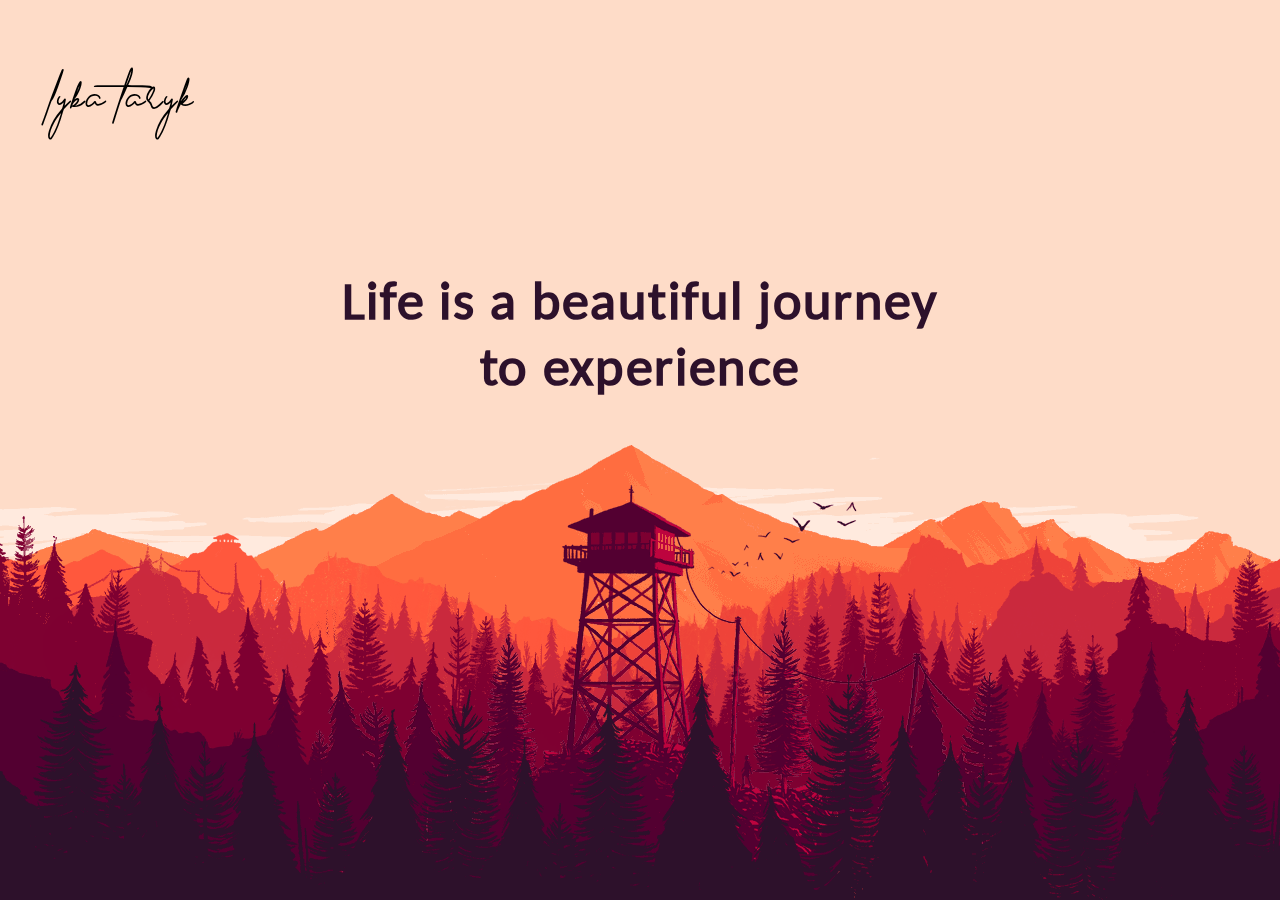
==== idea.html @ 6dd8b29f "hiii" ====
<!DOCTYPE html>
<html lang="en">
<head>
    <meta charset="UTF-8">
    <meta http-equiv="X-UA-Compatible" content="IE=edge">
    <meta name="viewport" content="width=device-width, initial-scale=1.0">
    <title>Laiba Tariq</title>
    <link rel="stylesheet" href="idea.css">
</head>
<body>
    <h1 class="name">lyba taryk</h1>
    <div class="text">
        <h1 class="heading" style="transform: translateZ(-100px) scale(0.9); z-index: -5;">Life is a beautiful journey <br>to experience</h1>
    </div>
    <div class="parallax">
        <div class="text">
            <h1 class="heading" style="transform: translateZ(-300px) scale(1); z-index: 5; margin-top: 1100px; color: white;">but mental illnesses can blind your reality</h1>
            <p class="heading" style="transform: translateZ(-300px) scale(1); z-index: 5; margin-top: 1100px;">It is reported that one in five people are battling a mental illness, ranging from disorders to depression.</p>
        </div>    
        <div class="parallax__layer parallax__layer__0">
            <img src="layer_0.png"/>
        </div>
        <div class="parallax__layer parallax__layer__1">
            <img src="layer_1.png" />
        </div>
        <div class="parallax__layer parallax__layer__2">
            <img src="layer_2.png" />
        </div>
        <div class="parallax__layer parallax__layer__3">
            <img src="layer_3.png" />
        </div>
        <div class="parallax__layer parallax__layer__4">
            <img src="layer_4.png" />
        </div>
        <div class="parallax__layer parallax__layer__5">
            <img src="layer_5.png" />
        </div>
        <div class="parallax__layer parallax__layer__6">
            <img src="layer_6.png" />
        </div>
        <div class="parallax__cover">
        </div>
    </div>
</body>
</html>
---- idea.css ----
* {
  box-sizing: border-box;
  -webkit-user-select: none;
     -moz-user-select: none;
      -ms-user-select: none;
          user-select: none;
}
@font-face {
  font-family: "basic";
  src: url(fonts/basic.ttf);
}
@font-face {
  font-family: "h1font";
  src: url(fonts/font1.ttf);
}
@font-face {
  font-family: "buttons";
  src: url(fonts/nav.ttf);
}
html, body {
  background-color: #FEDCC8;
}
.name {
  font-family: "h1font";
  font-size: 70px;
  letter-spacing: 2px;
  font-weight: 400;
  top: 5px;
  left: 50px;
  position: absolute;
}
.text {
  width: 100vw;
  position: absolute;
  right: 0;
}
.heading {
  font-size: 60px;
  color:#2D112B;
  font-family: "basic";
  letter-spacing: 1.7px;
  text-align: center;
  font-weight: 600;
  position: relative;
  white-space: nowrap;
  z-index: 2;
  pointer-events: none;
  margin-top: calc(30vh - 12px)
}
.parallax {
  perspective: 100px;
  height: 100vh;
  overflow-x: hidden;
  overflow-y: auto;
  position: absolute;
  top: 0;
  left: 50%;
  right: 0;
  bottom: 0;
  margin-left: -1500px;
}
.parallax__layer {
  position: absolute;
  top: 0;
  right: 0;
  bottom: 0;
  left: 0;
}
.parallax__layer img {
  display: block;
  position: absolute;
  bottom: 0;
}
.parallax__cover {
  background: linear-gradient(to top, rgb(10, 10, 27) 40%, #2D112B 100%);
  display: block;
  position: absolute;
  top: 100%;
  left: 0;
  right: 0;
  height: 1000px;
  z-index: 2;
}
.parallax__layer__0 {
  transform: translateZ(-300px) scale(4);
}
.parallax__layer__1 {
  transform: translateZ(-250px) scale(3.5);
}
.parallax__layer__2 {
  transform: translateZ(-200px) scale(3);
}
.parallax__layer__3 {
  transform: translateZ(-150px) scale(2.5);
}
.parallax__layer__4 {
  transform: translateZ(-100px) scale(2);
}
.parallax__layer__5 {
  transform: translateZ(-50px) scale(1.5);
}
.parallax__layer__6 {
  transform: translateZ(0px) scale(1);
}
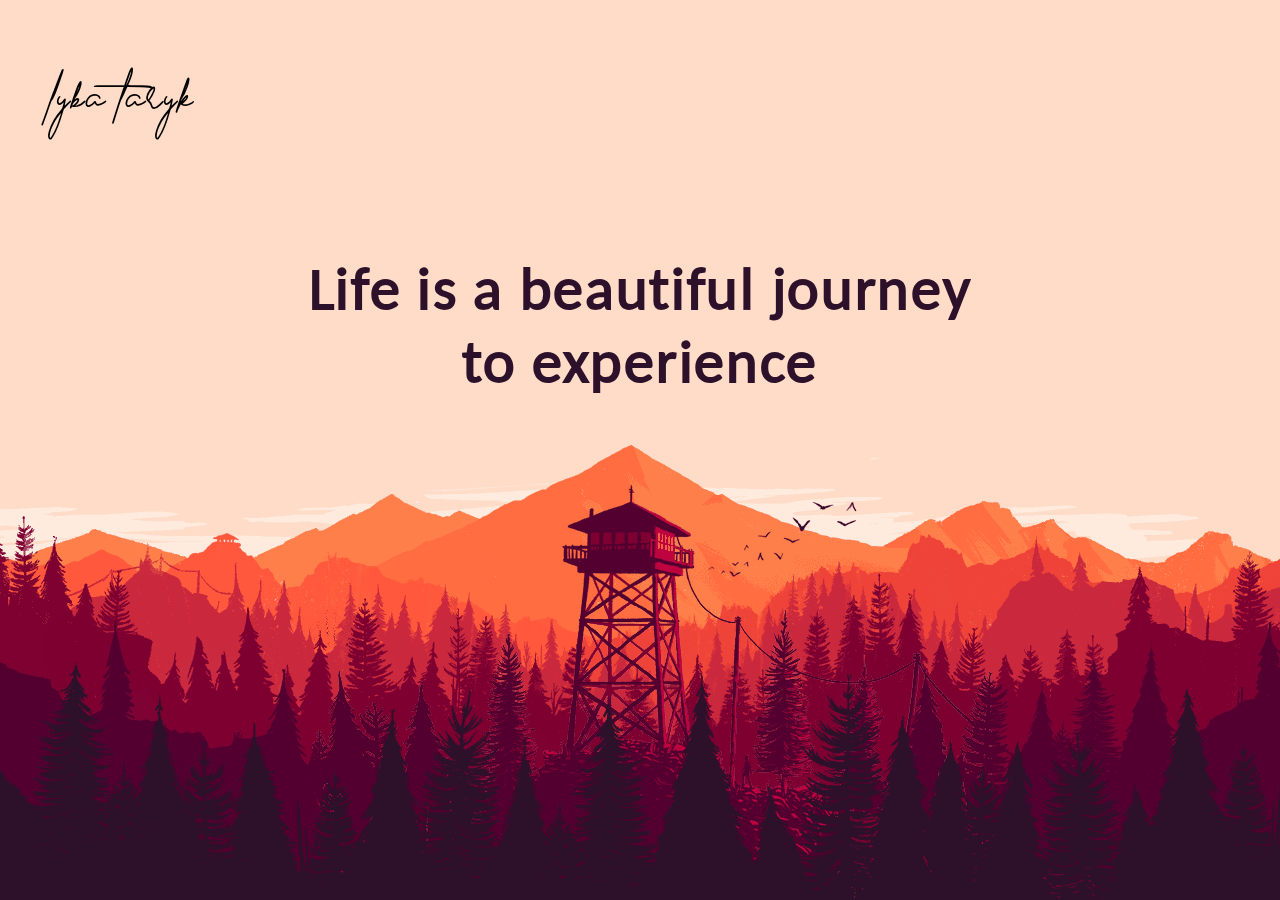
==== commit 3e63fcbb: "this dont work" ====
--- a/idea.html
+++ b/idea.html
@@ -8,12 +8,11 @@
     <link rel="stylesheet" href="idea.css">
 </head>
 <body>
+    
     <h1 class="name">lyba taryk</h1>
-    <div class="text">
-        <h1 class="heading" style="transform: translateZ(-100px) scale(0.9); z-index: -5;">Life is a beautiful journey <br>to experience</h1>
-    </div>
     <div class="parallax">
         <div class="text">
+            <h1 class="heading" style="transform: translateZ(900px) scale(1); z-index: -5;">Life is a beautiful journey <br>to experience</h1>
             <h1 class="heading" style="transform: translateZ(-300px) scale(1); z-index: 5; margin-top: 1100px; color: white;">but mental illnesses can blind your reality</h1>
             <p class="heading" style="transform: translateZ(-300px) scale(1); z-index: 5; margin-top: 1100px;">It is reported that one in five people are battling a mental illness, ranging from disorders to depression.</p>
         </div>    
--- a/idea.css
+++ b/idea.css
@@ -33,6 +33,7 @@
   width: 100vw;
   position: absolute;
   right: 0;
+  z-index: 9;
 }
 .heading {
   font-size: 60px;
@@ -79,7 +80,7 @@
   left: 0;
   right: 0;
   height: 1000px;
-  z-index: 2;
+  z-index: 9;
 }
 .parallax__layer__0 {
   transform: translateZ(-300px) scale(4);
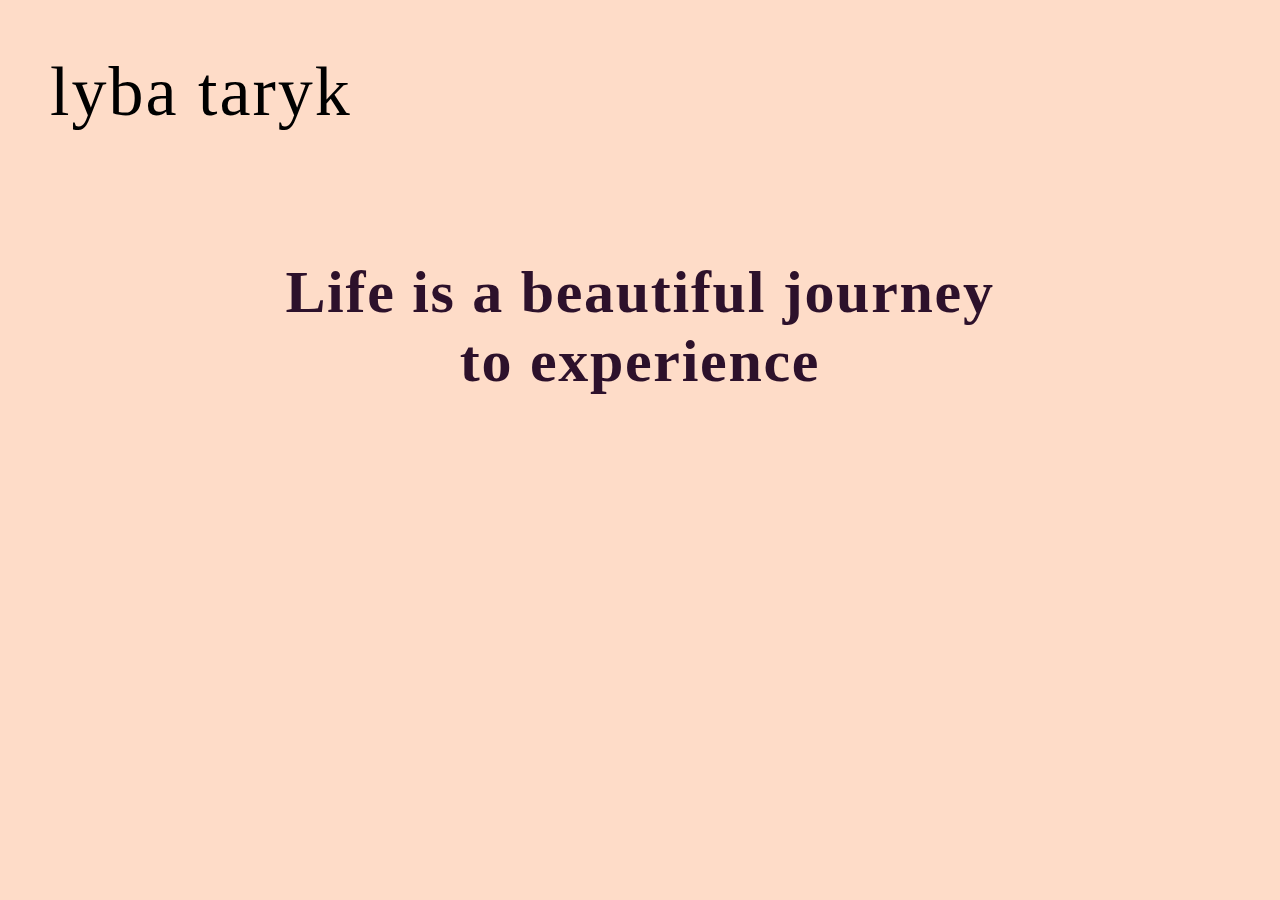
==== commit 749ff7b5: "Merge branch 'main' of https://github.com/LybaaT/Website-project" ====
--- a/idea.html
+++ b/idea.html
@@ -1,44 +1,49 @@
-<!DOCTYPE html>
-<html lang="en">
-<head>
-    <meta charset="UTF-8">
-    <meta http-equiv="X-UA-Compatible" content="IE=edge">
-    <meta name="viewport" content="width=device-width, initial-scale=1.0">
-    <title>Laiba Tariq</title>
-    <link rel="stylesheet" href="idea.css">
-</head>
-<body>
-    
-    <h1 class="name">lyba taryk</h1>
-    <div class="parallax">
-        <div class="text">
-            <h1 class="heading" style="transform: translateZ(900px) scale(1); z-index: -5;">Life is a beautiful journey <br>to experience</h1>
-            <h1 class="heading" style="transform: translateZ(-300px) scale(1); z-index: 5; margin-top: 1100px; color: white;">but mental illnesses can blind your reality</h1>
-            <p class="heading" style="transform: translateZ(-300px) scale(1); z-index: 5; margin-top: 1100px;">It is reported that one in five people are battling a mental illness, ranging from disorders to depression.</p>
-        </div>    
-        <div class="parallax__layer parallax__layer__0">
-            <img src="layer_0.png"/>
-        </div>
-        <div class="parallax__layer parallax__layer__1">
-            <img src="layer_1.png" />
-        </div>
-        <div class="parallax__layer parallax__layer__2">
-            <img src="layer_2.png" />
-        </div>
-        <div class="parallax__layer parallax__layer__3">
-            <img src="layer_3.png" />
-        </div>
-        <div class="parallax__layer parallax__layer__4">
-            <img src="layer_4.png" />
-        </div>
-        <div class="parallax__layer parallax__layer__5">
-            <img src="layer_5.png" />
-        </div>
-        <div class="parallax__layer parallax__layer__6">
-            <img src="layer_6.png" />
-        </div>
-        <div class="parallax__cover">
-        </div>
-    </div>
-</body>
+<!DOCTYPE html>
+<html lang="en">
+<head>
+    <meta charset="UTF-8">
+    <meta http-equiv="X-UA-Compatible" content="IE=edge">
+    <meta name="viewport" content="width=device-width, initial-scale=1.0">
+    <title>Laiba Tariq</title>
+    <link rel="stylesheet" href="idea.css">
+</head>
+<body>
+    <h1 class="name">lyba taryk</h1>
+    <div class="parallax">
+        <div class="parallax__layer parallax__layer__0">
+            <div class="text">
+                <h1 class="heading">Life is a beautiful journey <br>to experience</h1>
+            </div>
+            <img src="layer_0.png"/>
+        </div>
+        <div class="parallax__layer parallax__layer__1">
+            <img src="layer_1.png" />
+        </div>
+        <div class="parallax__layer parallax__layer__2">
+            <img src="layer_2.png" />
+        </div>
+        <div class="parallax__layer parallax__layer__3">
+            <img src="layer_3.png" />
+        </div>
+        <div class="parallax__layer parallax__layer__4">
+            <img src="layer_4.png" />
+        </div>
+        <div class="parallax__layer parallax__layer__5">
+            <img src="layer_5.png" />
+        </div>
+        <div class="parallax__layer parallax__layer__6">
+            <img src="layer_6.png" />
+        </div>
+        <div class="parallax__cover">
+            <div class="text">
+                <h1 style="color: white;margin-top:600px;" class="heading">but mental illnesses can blind your reality</h1>
+                <div style="margin-top: 1100px;">
+                    <p class="heading" >It is reported that one in five
+                    <br>people are battling a mental illness,
+                    <br>ranging from disorders to depression.</p>
+                </div>    
+            </div>
+        </div>
+    </div>
+</body>
 </html>--- a/idea.css
+++ b/idea.css
@@ -1,3 +1,6 @@
+body {
+  overflow-y: hidden;
+}
 * {
   box-sizing: border-box;
   -webkit-user-select: none;
@@ -33,7 +36,8 @@
   width: 100vw;
   position: absolute;
   right: 0;
-  z-index: 9;
+  z-index: 10;
+  pointer-events: none;
 }
 .heading {
   font-size: 60px;
@@ -52,7 +56,7 @@
   perspective: 100px;
   height: 100vh;
   overflow-x: hidden;
-  overflow-y: auto;
+  overflow-y: scroll;
   position: absolute;
   top: 0;
   left: 50%;
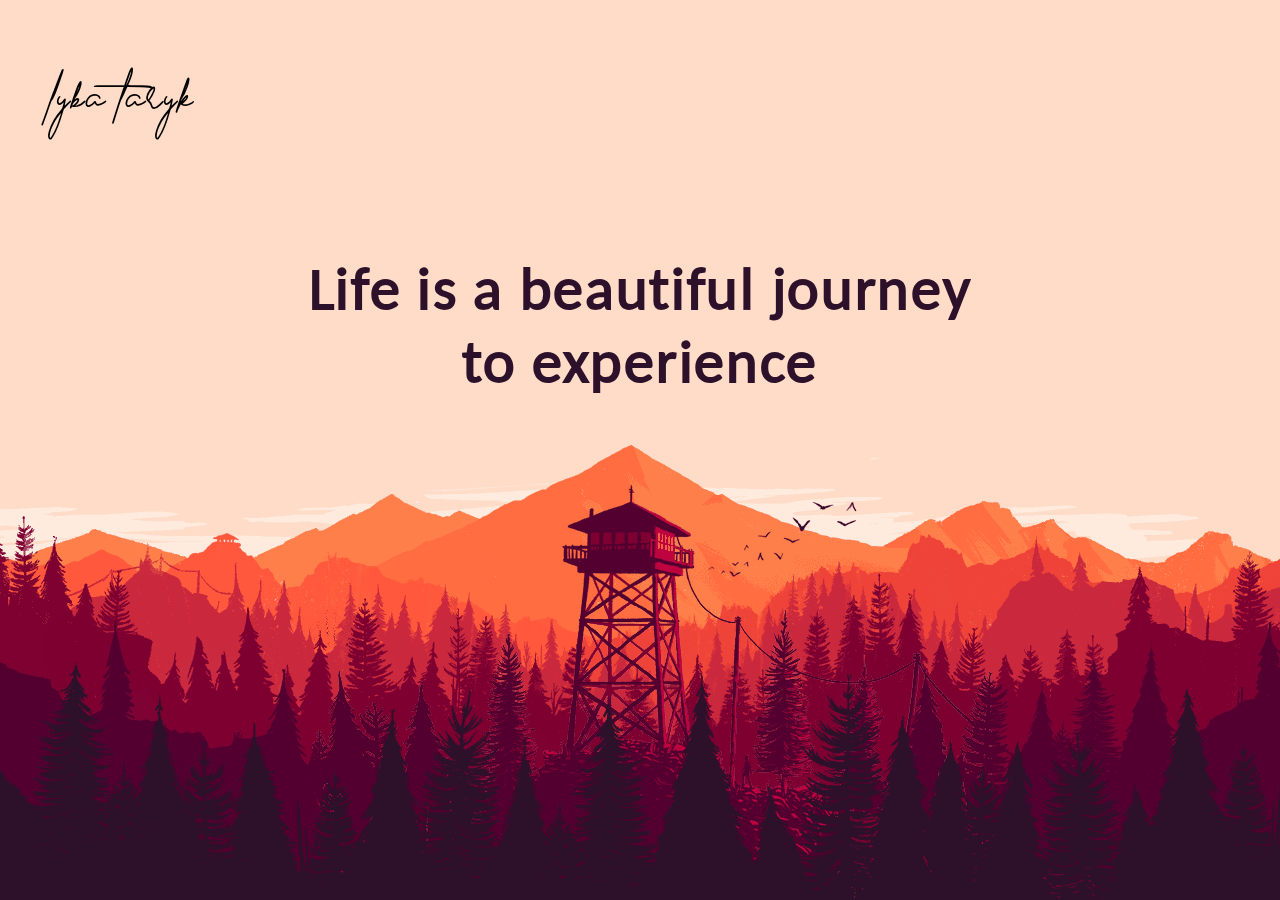
==== commit 37352142: "aaaaaaaaa" ====
--- a/idea.html
+++ b/idea.html
@@ -36,7 +36,7 @@
         </div>
         <div class="parallax__cover">
             <div class="text">
-                <h1 style="color: white;margin-top:600px;" class="heading">but mental illnesses can blind your reality</h1>
+                <h1 style="color: white;margin-top:400px;" class="heading">but mental illnesses can blind your reality</h1>
                 <div style="margin-top: 1100px;">
                     <p class="heading" >It is reported that one in five
                     <br>people are battling a mental illness,
--- a/idea.css
+++ b/idea.css
@@ -83,7 +83,7 @@
   top: 100%;
   left: 0;
   right: 0;
-  height: 1000px;
+  height: 1500px;
   z-index: 9;
 }
 .parallax__layer__0 {
